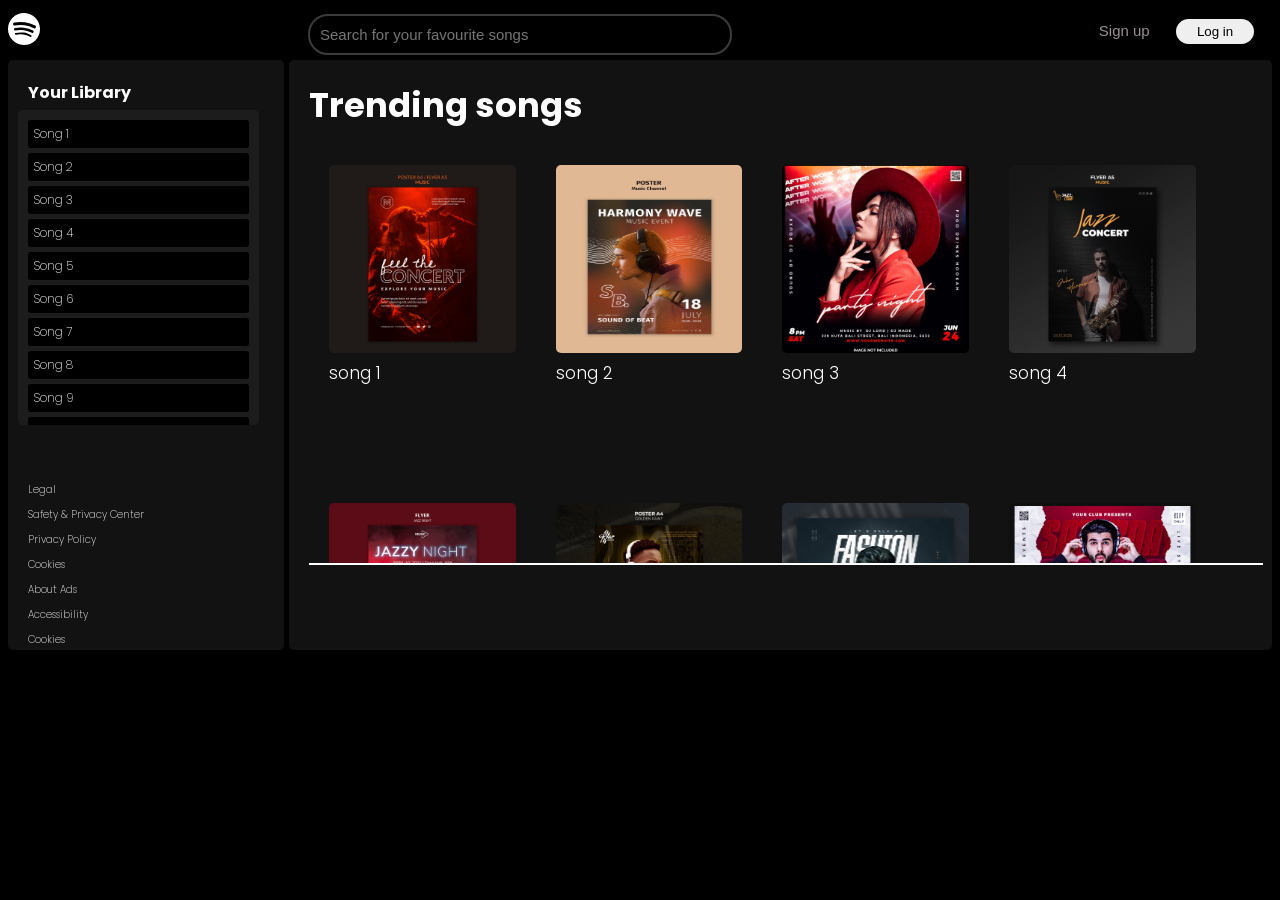
==== index.html @ f67e2f71 "Rename spotify.html to index.html" ====
<!DOCTYPE html>
<html lang="en">

<head>
    <meta charset="UTF-8">
    <meta name="viewport" content="width=device-width, initial-scale=1.0">
    <title>spotify</title>
</head>

<link rel="stylesheet" href="spotify.css">
<link rel="preconnect" href="https://fonts.googleapis.com">
<link rel="preconnect" href="https://fonts.gstatic.com" crossorigin>
<link href="https://fonts.googleapis.com/css2?family=Poppins:ital,wght@0,100;0,200;0,300;0,400;0,500;0,600;0,700;0,800;0,900;1,100;1,200;1,300;1,400;1,500;1,600;1,700;1,800;1,900&display=swap"
    rel="stylesheet">

<body>
    <header>
        <div class="nav">
            <img src="logo.svg" alt="">
        </div>
        <div class="search">
            <input type="text" name="" id="" placeholder="Search for your favourite songs">
        </div>
        <div class="btns">
            <div class="signupbtn">
                <a href=""><button>Sign up</button></a>
            </div>
            <div class="loginbtn">
                <a href=""><button>Log in</button></a>
            </div>
        </div>
    </header>
    <div class="container">
        <div class="left">
            Your Library
            <div class="list">
                <div class="song"><audio
                        src="songs/cinematic-suspense-track-f or-games-amp-trailers-225120.mp3"></audio>Song 1
                </div>
                <div class="song"><audio src="songs/braam-ambient-dropper-epic-stock-media-1-00-09.mp3"></audio>Song 2
                </div>
                <div class="song"><audio src="songs/cinematic-suspense-investigative-mystery-219178.mp3"></audio>Song 3
                </div>
                <div class="song"><audio
                        src="songs/cinematic-transition-futuristic-synth-riser-ra-music-1-00-21.mp"></audio>Song 4
                </div>
                <div class="song"><audio src="songs/mixkit-big-cinematic-impact-788.mp3"></audio>Song 5
                </div>
                <div class="song"><audio src="songs/mixkit-cinematic-drama-riser-632.wav"></audio>Song 6
                </div>
                <div class="song"><audio src="songs/mixkit-cinematic-mysterious-riser-brass-2283.wav"></audio>Song 7
                </div>
                <div class="song"><audio src="songs/mixkit-echoes-188.mp3"></audio>Song 8
                </div>
                <div class="song"><audio src="songs/mixkit-fright-night-871.mp3"></audio>Song 9
                </div>
                <div class="song"><audio src="songs/mixkit-movie-trailer-epic-impact-2908.wav"></audio>Song 10
                </div>
                <div class="song"><audio src="songs/mixkit-powerful-air-whooshes-3220.wav"></audio>Song 11
                </div>
                <div class="song"><audio src="songs/mixkit-heartbeat-medium-speed-495.wav"></audio>Song 12
                </div>
            </div>
            <div class="footer" data-testid="left-sidebar-legal-links">
                <div class="sc-bmzYkS iLJbxB">
                    <div class="sc-jsJBEP iCKNKM"><a href="https://www.spotify.com/in-en/legal/"
                            class="e-91000-text-link e-91000-baseline e-91000-overflow-wrap-anywhere encore-internal-color-text-subdued e-91000-text-link--standalone sc-bXCLTC ekjVst"
                            data-encore-id="textLink" id=""><span data-encore-id="type"
                                class="Type__TypeElement-sc-goli3j-0 gBYjgG">Legal</span></a></div>
                    <div class="sc-jsJBEP iCKNKM"><a href="https://www.spotify.com/in-en/safetyandprivacy/"
                            class="e-91000-text-link e-91000-baseline e-91000-overflow-wrap-anywhere encore-internal-color-text-subdued e-91000-text-link--standalone sc-bXCLTC ekjVst"
                            data-encore-id="textLink" id=""><span data-encore-id="type"
                                class="Type__TypeElement-sc-goli3j-0 gBYjgG">Safety &amp; Privacy Center</span></a>
                    </div>
                    <div class="sc-jsJBEP iCKNKM"><a href="https://www.spotify.com/in-en/legal/privacy-policy/"
                            class="e-91000-text-link e-91000-baseline e-91000-overflow-wrap-anywhere encore-internal-color-text-subdued e-91000-text-link--standalone sc-bXCLTC ekjVst"
                            data-encore-id="textLink" id=""><span data-encore-id="type"
                                class="Type__TypeElement-sc-goli3j-0 gBYjgG">Privacy Policy</span></a></div>
                    <div class="sc-jsJBEP iCKNKM"><a href="https://www.spotify.com/in-en/legal/cookies-policy/"
                            class="e-91000-text-link e-91000-baseline e-91000-overflow-wrap-anywhere encore-internal-color-text-subdued e-91000-text-link--standalone sc-bXCLTC ekjVst"
                            data-encore-id="textLink" id=""><span data-encore-id="type"
                                class="Type__TypeElement-sc-goli3j-0 gBYjgG">Cookies</span></a></div>
                    <div class="sc-jsJBEP iCKNKM"><a href="https://www.spotify.com/in-en/legal/privacy-policy/#s3"
                            class="e-91000-text-link e-91000-baseline e-91000-overflow-wrap-anywhere encore-internal-color-text-subdued e-91000-text-link--standalone sc-bXCLTC ekjVst"
                            data-encore-id="textLink" id=""><span data-encore-id="type"
                                class="Type__TypeElement-sc-goli3j-0 gBYjgG">About Ads</span></a></div>
                    <div class="sc-jsJBEP iCKNKM"><a href="https://www.spotify.com/in-en/accessibility/"
                            class="e-91000-text-link e-91000-baseline e-91000-overflow-wrap-anywhere encore-internal-color-text-subdued e-91000-text-link--standalone sc-bXCLTC ekjVst"
                            data-encore-id="textLink" id=""><span data-encore-id="type"
                                class="Type__TypeElement-sc-goli3j-0 gBYjgG">Accessibility</span></a></div>
                </div><a draggable="false" href="https://www.spotify.com/legal/cookies-policy/" target="_blank"
                    rel="noopener" class="WycFx_Gl2tUXbUJpZiD8"><span class="e-91000-text encore-text-marginal"
                        data-encore-id="text">Cookies</span></a>
            </div>
        </div>
        <div class="right">
            Trending songs
            <div class="holder">
                <div class="card">
                    <img src="song posters/1.jpg" alt="">
                    <div class="play"><audio
                            src="songs/cinematic-suspense-track-for-games-amp-trailers-225120.mp3"></audio><img
                            src="play.svg" alt=""></div>
                    song 1
                </div>
                <div class="card">
                    <img src="song posters/2.jpg" alt="">
                    <div class="play"><audio src="songs/braam-ambient-dropper-epic-stock-media-1-00-09.mp3"></audio><img
                            src="play.svg" alt=""></div>
                    song 2
                </div>
                <div class="card">
                    <img src="song posters/3.jpg" alt="">
                    <div class="play"><audio
                            src="songs/cinematic-suspense-investigative-mystery-219178.mp3"></audio><img src="play.svg"
                            alt=""></div>
                    song 3
                </div>
                <div class="card">
                    <img src="song posters/4.jpg" alt="">
                    <div class="play"><audio
                            src="songs/cinematic-transition-futuristic-synth-riser-ra-music-1-00-21.mp3"></audio><img
                            src="play.svg" alt=""></div>
                    song 4
                </div>
                <div class="card">
                    <img src="song posters/5.jpg" alt="">
                    <div class="play"><audio src="songs/mixkit-big-cinematic-impact-788.mp3"></audio><img src="play.svg"
                            alt=""></div>
                    song 5
                </div>
                <div class="card">
                    <img src="song posters/6.jpg" alt="">
                    <div class="play"><audio src="songs/mixkit-cinematic-drama-riser-632.wav"></audio><img
                            src="play.svg" alt=""></div>
                    song 6
                </div>
                <div class="card">
                    <img src="song posters/7.jpg" alt="">
                    <div class="play"><audio src="songs/mixkit-cinematic-mysterious-riser-brass-2283.wav"></audio><img
                            src="play.svg" alt=""></div>
                    song 7
                </div>
                <div class="card">
                    <img src="song posters/8.jpg" alt="">
                    <div class="play"><audio src="songs/mixkit-echoes-188.mp3"></audio><img src="play.svg" alt=""></div>
                    song 8
                </div>
                <div class="card">
                    <img src="song posters/9.jpg" alt="">
                    <div class="play"><audio src="songs/mixkit-fright-night-871.mp3"></audio><img src="play.svg" alt="">
                    </div>
                    song 9
                </div>
                <div class="card">
                    <img src="song posters/10.jpg" alt="">
                    <div class="play"><audio src="songs/mixkit-movie-trailer-epic-impact-2908.wav"></audio><img
                            src="play.svg" alt=""></div>
                    song 10
                </div>
                <div class="card">
                    <img src="song posters/11.jpg" alt="">
                    <div class="play"><audio src="songs/mixkit-powerful-air-whooshes-3220.wav"></audio><img
                            src="play.svg" alt=""></div>
                    song 11
                </div>
                <div class="card" id="s12">
                    <img src="song posters/12.jpg" alt="">
                    <div class="play"><audio src="songs/mixkit-heartbeat-medium-speed-495.wav"></audio><img
                            src="play.svg" alt=""></div>
                    song 12
                </div>
            </div>
        </div>
    </div>
</body>
<script src="spotify.js"></script>

</html>
---- spotify.css ----
body {
    background-color: black;
    margin: 10;
    padding: 0;
    color: white;
    font-family: "Poppins", sans-serif;
}

header {
    display: flex;
    align-items: center;    
    position: relative;
}

.search {
    position: absolute;
    left: 300px;
}

.search input { 
    border: none;
    background-color: black;
    border: 2px solid rgb(59, 59, 59);
    border-radius: 20px;
    padding: 10px;
    font-size: 15px;
    width: 400px;
    outline: none;
    color: white;
    cursor: pointer;
}

.btns {
    display: flex;
    gap: 20px;
    position: absolute;
    right: 50px;
    top: 10px;
}

.signupbtn button {
    background-color: black;
    border: none;
    color: rgb(153, 143, 143);
    font-weight: 400;
    font-size: 15px;
}

.signupbtn button:hover {
    font-size: 1.01rem;
    cursor: pointer;
    color: #ffffff;
}

.signupbtn a:hover {
    color: white;
    transform: scale(1.01);
    background-color: black;
}

.loginbtn button {
    border-radius: 35px;
    border: none;
    padding: 5px;
    width: 170%;
}

.loginbtn button:hover {
    transform: scale(1.10);
    cursor: pointer;
    background-color: #0a8e38;
}

.nav {
    height: 50px;
    margin-bottom: 2px;
    padding: 1 5px;
    position: relative;
}

.nav img {
    filter: invert();
    position: absolute;
    top: 5px;
}

.container {
    display: flex;
    gap: 5px;
}

.container .left {
    height: 550px;
    width: 20%;
    border-radius: 5px;
    background-color: #121212;
    padding: 20px;
    font-weight: bold;
    position: relative;
}

.list {
    position: absolute;
    top: 50px;
    left: 10px;
    width: 80%;
    height: 50%;
    background-color: #1c1c1c;
    border-radius: 5px;
    padding: 10px;
    font-weight: 200;
    font-size: 12px;
    overflow-y: auto; 
     scrollbar-width: thin;
}

.list::-webkit-scrollbar,
.holder::-webkit-scrollbar {
    display: none;
}

.list, .holder {
    -ms-overflow-style: none; 
    scrollbar-width: none;
}


.song {
    background-color:  black;
    border-radius: 3px;
    padding: 5px;
    margin-bottom: 5px;
}
.song:hover{
    background-color: #0a8e38;
    cursor: pointer;
}

.footer {
    position: absolute;
    bottom: 0;
}

.footer a {
    text-decoration: none;
    color: white;
    font-size: 10px;
    font-weight: 200;
}

.container .right {
    height: 550px;
    width: 80%;
    border-radius: 5px;
    background-color: #121212;
    padding: 20px;
    font-weight: bold;
    font-size: 34px;
    position: relative;
}


.holder {
    width: 95%;
    height: 70%;
    position: absolute;
    top: 70px;
    padding: 10px;
    display: flex;
    gap: 20px;
    flex-wrap: wrap;
    overflow-y: auto;
    border-bottom: 2px solid white;
}

.card {
    width: 20%;
    height: 65%;
    padding: 10px;
    margin: 15px 0;
    border-radius: 5px;
    font-size: 17px;
    font-weight: 300;
    position: relative;

}

.card img {
    width: 100%;
    height: 70%;
    border-radius: 5px;
}

.card .play {
    width: 20%;
    filter: invert();
    object-fit: contain;
    position: absolute;
    right: 20px;
    top: 130px;
    opacity: 0;
    transition: 0.3s ease-out;
    cursor: pointer;
}

.card:hover {
    background-color: #000000;
    transform: scale(1.03);
}

.card:hover .play {
    opacity: 1;
}

.controls button {
    background: none;
    border: none;
    color: white;
    font-size: 20px;
    cursor: pointer;
    transition: 0.2s;
}

.controls button:hover {
    color: #1db954;
}
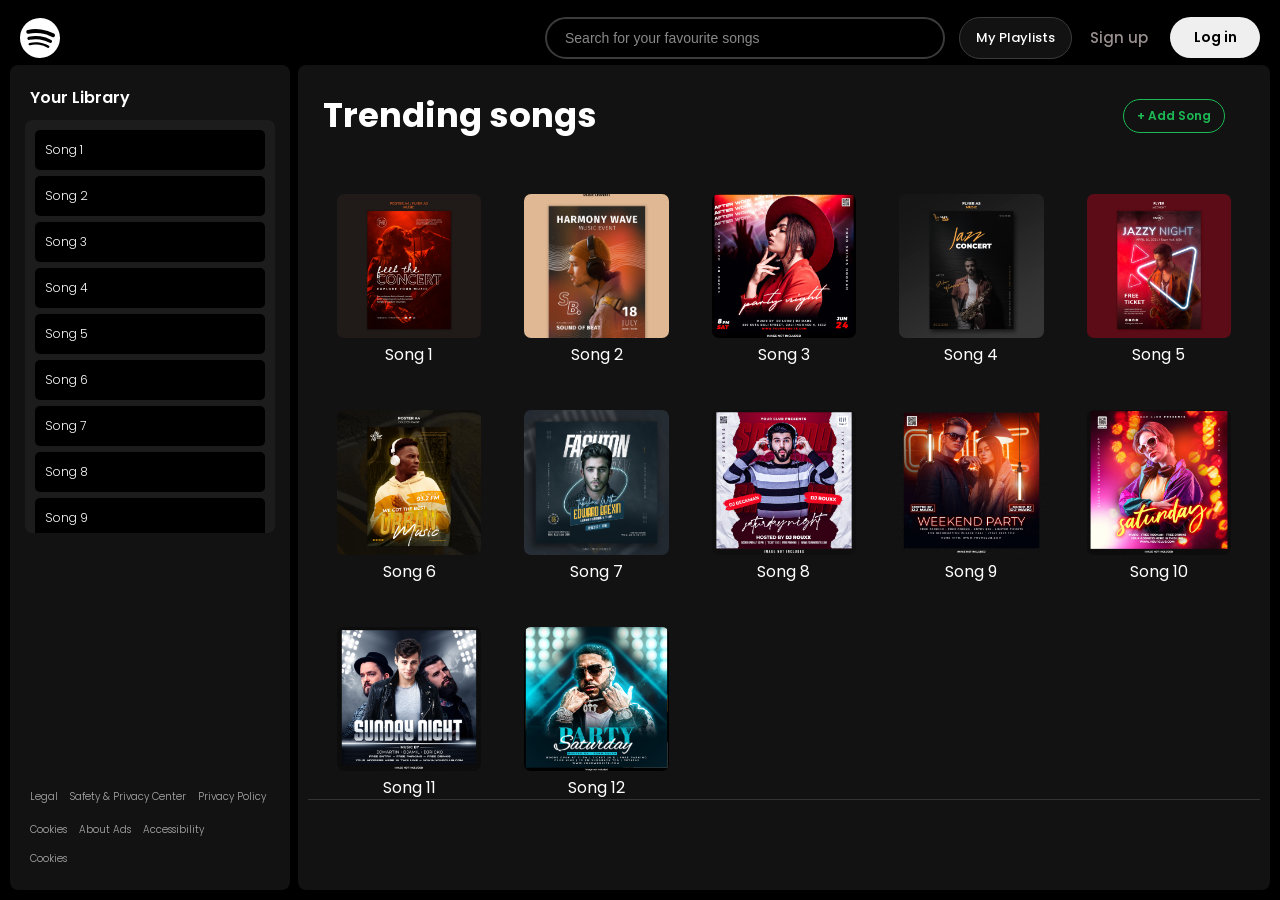
==== commit 258d17be: "Add auth and playlist functionality" ====
--- a/index.html
+++ b/index.html
@@ -1,179 +1,693 @@
-<!DOCTYPE html>
-<html lang="en">
-
-<head>
-    <meta charset="UTF-8">
-    <meta name="viewport" content="width=device-width, initial-scale=1.0">
-    <title>spotify</title>
-</head>
-
-<link rel="stylesheet" href="spotify.css">
-<link rel="preconnect" href="https://fonts.googleapis.com">
-<link rel="preconnect" href="https://fonts.gstatic.com" crossorigin>
-<link href="https://fonts.googleapis.com/css2?family=Poppins:ital,wght@0,100;0,200;0,300;0,400;0,500;0,600;0,700;0,800;0,900;1,100;1,200;1,300;1,400;1,500;1,600;1,700;1,800;1,900&display=swap"
-    rel="stylesheet">
-
-<body>
-    <header>
-        <div class="nav">
-            <img src="logo.svg" alt="">
+    <!DOCTYPE html>
+    <html lang="en">
+
+    <head>
+        <meta charset="UTF-8">
+        <meta name="viewport" content="width=device-width, initial-scale=1.0">
+
+        <title>Spotify 🎵</title>
+
+        <link rel="stylesheet" href="styles.css">
+
+        <link rel="preconnect" href="https://fonts.googleapis.com">
+        <link rel="preconnect" href="https://fonts.gstatic.com" crossorigin>
+
+        <link
+            href="https://fonts.googleapis.com/css2?family=Poppins:wght@100;200;300;400;500;600;700;800;900&display=swap"
+            rel="stylesheet">
+    </head>
+
+    <body>
+
+        <!-- =========================
+            HEADER
+        ========================== -->
+
+        <header>
+
+            <div class="nav">
+                <img src="logo.svg" alt="Spotify">
+            </div>
+
+
+            <div class="search">
+                <input
+                    type="text"
+                    id="searchInput"
+                    placeholder="Search for your favourite songs"
+                    autocomplete="off"
+                >
+            </div>
+
+
+            <!-- =========================
+                MY PLAYLISTS
+            ========================== -->
+
+            <div class="playlist-menu">
+
+                <button
+                    class="playlist-btn"
+                    type="button"
+                >
+                    My Playlists
+                </button>
+
+
+                <div class="playlist-dropdown">
+
+                    <!-- PLAYLIST LIST -->
+
+                    <div class="playlist-view">
+
+                        <div class="playlist-heading">
+                            My Playlists
+                        </div>
+
+                        <div class="playlist-list">
+                            <!-- Generated by JavaScript -->
+                        </div>
+
+                        <button
+                            class="all-songs-btn"
+                            type="button"
+                        >
+                            <span class="all-songs-icon">♫</span>
+                            <span>All Songs</span>
+                        </button>
+
+                        <button
+                            class="new-playlist-btn"
+                            type="button"
+                        >
+                            <span class="plus-icon">+</span>
+                            <span>New Playlist</span>
+                        </button>
+
+                    </div>
+
+
+                    <!-- =========================
+                        PLAYLIST EDITOR
+                    ========================== -->
+
+                    <div class="playlist-editor">
+
+                        <div class="playlist-editor-header">
+
+                            <button
+                                class="back-playlist-btn"
+                                type="button"
+                            >
+                                ←
+                            </button>
+
+                            <span class="selected-playlist-name">
+                                Playlist
+                            </span>
+
+                        </div>
+
+
+                        <div class="add-song-section">
+
+                            <input
+                                type="text"
+                                class="add-song-input"
+                                placeholder="Enter song name"
+                                autocomplete="off"
+                            >
+
+                            <button
+                                class="add-song-btn"
+                                type="button"
+                            >
+                                Add
+                            </button>
+
+                        </div>
+
+
+                        <div class="song-suggestions">
+                            Try: Song 1, Song 2...
+                        </div>
+
+
+                        <div class="playlist-songs">
+                            <!-- Generated by JavaScript -->
+                        </div>
+
+                    </div>
+
+                </div>
+
+            </div>
+
+
+            <!-- =========================
+                AUTH BUTTONS
+            ========================== -->
+
+            <div class="btns" id="authButtons">
+
+                <div class="signupbtn">
+                    <button id="signupOpenBtn" type="button">Sign up</button>
+                </div>
+
+                <div class="loginbtn">
+                    <button id="loginOpenBtn" type="button">Log in</button>
+                </div>
+
+            </div>
+
+        </header>
+
+
+        <!-- =========================
+            MAIN
+        ========================== -->
+
+        <div class="container">
+
+
+            <!-- =========================
+                LEFT SIDEBAR
+            ========================== -->
+
+            <div class="left">
+
+                Your Library
+
+
+                <div class="list">
+
+                    <div class="song">
+                        <audio src="songs/cinematic-suspense-track-for-games-amp-trailers-225120.mp3"></audio>
+                        Song 1
+                    </div>
+
+                    <div class="song">
+                        <audio src="songs/braam-ambient-dropper-epic-stock-media-1-00-09.mp3"></audio>
+                        Song 2
+                    </div>
+
+                    <div class="song">
+                        <audio src="songs/cinematic-suspense-investigative-mystery-219178.mp3"></audio>
+                        Song 3
+                    </div>
+
+                    <div class="song">
+                        <audio src="songs/cinematic-transition-futuristic-synth-riser-ra-music-1-00-21.mp3"></audio>
+                        Song 4
+                    </div>
+
+                    <div class="song">
+                        <audio src="songs/mixkit-big-cinematic-impact-788.mp3"></audio>
+                        Song 5
+                    </div>
+
+                    <div class="song">
+                        <audio src="songs/mixkit-cinematic-drama-riser-632.wav"></audio>
+                        Song 6
+                    </div>
+
+                    <div class="song">
+                        <audio src="songs/mixkit-cinematic-mysterious-riser-brass-2283.wav"></audio>
+                        Song 7
+                    </div>
+
+                    <div class="song">
+                        <audio src="songs/mixkit-echoes-188.mp3"></audio>
+                        Song 8
+                    </div>
+
+                    <div class="song">
+                        <audio src="songs/mixkit-fright-night-871.mp3"></audio>
+                        Song 9
+                    </div>
+
+                    <div class="song">
+                        <audio src="songs/mixkit-movie-trailer-epic-impact-2908.wav"></audio>
+                        Song 10
+                    </div>
+
+                    <div class="song">
+                        <audio src="songs/mixkit-powerful-air-whooshes-3220.wav"></audio>
+                        Song 11
+                    </div>
+
+                    <div class="song">
+                        <audio src="songs/mixkit-heartbeat-medium-speed-495.wav"></audio>
+                        Song 12
+                    </div>
+
+                </div>
+
+
+                <!-- FOOTER -->
+
+                <div class="footer">
+
+                    <div>
+
+                        <div>
+                            <a href="https://www.spotify.com/in-en/legal/">
+                                Legal
+                            </a>
+                        </div>
+
+                        <div>
+                            <a href="https://www.spotify.com/in-en/safetyandprivacy/">
+                                Safety &amp; Privacy Center
+                            </a>
+                        </div>
+
+                        <div>
+                            <a href="https://www.spotify.com/in-en/legal/privacy-policy/">
+                                Privacy Policy
+                            </a>
+                        </div>
+
+                        <div>
+                            <a href="https://www.spotify.com/in-en/legal/cookies-policy/">
+                                Cookies
+                            </a>
+                        </div>
+
+                        <div>
+                            <a href="https://www.spotify.com/in-en/legal/privacy-policy/#s3">
+                                About Ads
+                            </a>
+                        </div>
+
+                        <div>
+                            <a href="https://www.spotify.com/in-en/accessibility/">
+                                Accessibility
+                            </a>
+                        </div>
+
+                    </div>
+
+                    <a
+                        href="https://www.spotify.com/legal/cookies-policy/"
+                        target="_blank"
+                        rel="noopener"
+                    >
+                        Cookies
+                    </a>
+
+                </div>
+
+            </div>
+
+
+            <!-- =========================
+                RIGHT CONTENT
+            ========================== -->
+
+            <div class="right">
+
+                <div class="content-header">
+                    <div class="content-heading" id="contentHeading">
+                        Trending songs
+                    </div>
+
+                    <button
+                        class="add-home-song-btn"
+                        id="addHomeSongBtn"
+                        type="button"
+                    >
+                        + Add Song
+                    </button>
+                </div>
+
+
+                <div class="holder" id="songHolder">
+
+                    <!-- SONG 1 -->
+
+                    <div class="card">
+
+                        <img src="song posters/1.jpg" alt="Song 1">
+
+                        <div class="play">
+
+                            <audio src="songs/cinematic-suspense-track-for-games-amp-trailers-225120.mp3"></audio>
+
+                            <img src="play.svg" alt="Play">
+
+                        </div>
+
+                        Song 1
+
+                    </div>
+
+
+                    <!-- SONG 2 -->
+
+                    <div class="card">
+
+                        <img src="song posters/2.jpg" alt="Song 2">
+
+                        <div class="play">
+
+                            <audio src="songs/braam-ambient-dropper-epic-stock-media-1-00-09.mp3"></audio>
+
+                            <img src="play.svg" alt="Play">
+
+                        </div>
+
+                        Song 2
+
+                    </div>
+
+
+                    <!-- SONG 3 -->
+
+                    <div class="card">
+
+                        <img src="song posters/3.jpg" alt="Song 3">
+
+                        <div class="play">
+
+                            <audio src="songs/cinematic-suspense-investigative-mystery-219178.mp3"></audio>
+
+                            <img src="play.svg" alt="Play">
+
+                        </div>
+
+                        Song 3
+
+                    </div>
+
+
+                    <!-- SONG 4 -->
+
+                    <div class="card">
+
+                        <img src="song posters/4.jpg" alt="Song 4">
+
+                        <div class="play">
+
+                            <audio src="songs/cinematic-transition-futuristic-synth-riser-ra-music-1-00-21.mp3"></audio>
+
+                            <img src="play.svg" alt="Play">
+
+                        </div>
+
+                        Song 4
+
+                    </div>
+
+
+                    <!-- SONG 5 -->
+
+                    <div class="card">
+
+                        <img src="song posters/5.jpg" alt="Song 5">
+
+                        <div class="play">
+
+                            <audio src="songs/mixkit-big-cinematic-impact-788.mp3"></audio>
+
+                            <img src="play.svg" alt="Play">
+
+                        </div>
+
+                        Song 5
+
+                    </div>
+
+
+                    <!-- SONG 6 -->
+
+                    <div class="card">
+
+                        <img src="song posters/6.jpg" alt="Song 6">
+
+                        <div class="play">
+
+                            <audio src="songs/mixkit-cinematic-drama-riser-632.wav"></audio>
+
+                            <img src="play.svg" alt="Play">
+
+                        </div>
+
+                        Song 6
+
+                    </div>
+
+
+                    <!-- SONG 7 -->
+
+                    <div class="card">
+
+                        <img src="song posters/7.jpg" alt="Song 7">
+
+                        <div class="play">
+
+                            <audio src="songs/mixkit-cinematic-mysterious-riser-brass-2283.wav"></audio>
+
+                            <img src="play.svg" alt="Play">
+
+                        </div>
+
+                        Song 7
+
+                    </div>
+
+
+                    <!-- SONG 8 -->
+
+                    <div class="card">
+
+                        <img src="song posters/8.jpg" alt="Song 8">
+
+                        <div class="play">
+
+                            <audio src="songs/mixkit-echoes-188.mp3"></audio>
+
+                            <img src="play.svg" alt="Play">
+
+                        </div>
+
+                        Song 8
+
+                    </div>
+
+
+                    <!-- SONG 9 -->
+
+                    <div class="card">
+
+                        <img src="song posters/9.jpg" alt="Song 9">
+
+                        <div class="play">
+
+                            <audio src="songs/mixkit-fright-night-871.mp3"></audio>
+
+                            <img src="play.svg" alt="Play">
+
+                        </div>
+
+                        Song 9
+
+                    </div>
+
+
+                    <!-- SONG 10 -->
+
+                    <div class="card">
+
+                        <img src="song posters/10.jpg" alt="Song 10">
+
+                        <div class="play">
+
+                            <audio src="songs/mixkit-movie-trailer-epic-impact-2908.wav"></audio>
+
+                            <img src="play.svg" alt="Play">
+
+                        </div>
+
+                        Song 10
+
+                    </div>
+
+
+                    <!-- SONG 11 -->
+
+                    <div class="card">
+
+                        <img src="song posters/11.jpg" alt="Song 11">
+
+                        <div class="play">
+
+                            <audio src="songs/mixkit-powerful-air-whooshes-3220.wav"></audio>
+
+                            <img src="play.svg" alt="Play">
+
+                        </div>
+
+                        Song 11
+
+                    </div>
+
+
+                    <!-- SONG 12 -->
+
+                    <div class="card">
+
+                        <img src="song posters/12.jpg" alt="Song 12">
+
+                        <div class="play">
+
+                            <audio src="songs/mixkit-heartbeat-medium-speed-495.wav"></audio>
+
+                            <img src="play.svg" alt="Play">
+
+                        </div>
+
+                        Song 12
+
+                    </div>
+
+                </div>
+
+            </div>
+
         </div>
-        <div class="search">
-            <input type="text" name="" id="" placeholder="Search for your favourite songs">
+
+
+        <!-- =========================
+            SIGN UP MODAL
+        ========================== -->
+
+        <div class="auth-modal" id="signupModal" aria-hidden="true">
+            <div class="auth-modal-box" role="dialog" aria-modal="true" aria-labelledby="signupModalTitle">
+
+                <div class="auth-modal-header">
+                    <h2 id="signupModalTitle">Create account</h2>
+                    <button class="auth-close-btn" id="closeSignupBtn" type="button" aria-label="Close">×</button>
+                </div>
+
+                <p class="auth-subtitle">Make your own personal music space.</p>
+
+                <form id="signupForm" class="auth-form">
+                    <label for="signupName">Name</label>
+                    <input id="signupName" type="text" placeholder="Your name" autocomplete="name" required>
+
+                    <label for="signupEmail">Email</label>
+                    <input id="signupEmail" type="email" placeholder="you@example.com" autocomplete="email" required>
+
+                    <label for="signupPassword">Password</label>
+                    <input id="signupPassword" type="password" placeholder="Create a password" autocomplete="new-password" required>
+
+                    <label for="signupConfirmPassword">Confirm password</label>
+                    <input id="signupConfirmPassword" type="password" placeholder="Repeat your password" autocomplete="new-password" required>
+
+                    <p class="auth-message" id="signupMessage" aria-live="polite"></p>
+
+                    <button class="auth-submit-btn" type="submit">Sign up</button>
+                </form>
+
+                <p class="auth-switch">Already have an account? <button type="button" id="switchToLoginBtn">Log in</button></p>
+
+            </div>
         </div>
-        <div class="btns">
-            <div class="signupbtn">
-                <a href=""><button>Sign up</button></a>
-            </div>
-            <div class="loginbtn">
-                <a href=""><button>Log in</button></a>
+
+
+        <!-- =========================
+            LOG IN MODAL
+        ========================== -->
+
+        <div class="auth-modal" id="loginModal" aria-hidden="true">
+            <div class="auth-modal-box" role="dialog" aria-modal="true" aria-labelledby="loginModalTitle">
+
+                <div class="auth-modal-header">
+                    <h2 id="loginModalTitle">Welcome back</h2>
+                    <button class="auth-close-btn" id="closeLoginBtn" type="button" aria-label="Close">×</button>
+                </div>
+
+                <p class="auth-subtitle">Log in to your personal music space.</p>
+
+                <form id="loginForm" class="auth-form">
+                    <label for="loginEmail">Email</label>
+                    <input id="loginEmail" type="email" placeholder="you@example.com" autocomplete="email" required>
+
+                    <label for="loginPassword">Password</label>
+                    <input id="loginPassword" type="password" placeholder="Your password" autocomplete="current-password" required>
+
+                    <p class="auth-message" id="loginMessage" aria-live="polite"></p>
+
+                    <button class="auth-submit-btn" type="submit">Log in</button>
+                </form>
+
+                <p class="auth-switch">New here? <button type="button" id="switchToSignupBtn">Create an account</button></p>
+
             </div>
         </div>
-    </header>
-    <div class="container">
-        <div class="left">
-            Your Library
-            <div class="list">
-                <div class="song"><audio
-                        src="songs/cinematic-suspense-track-f or-games-amp-trailers-225120.mp3"></audio>Song 1
-                </div>
-                <div class="song"><audio src="songs/braam-ambient-dropper-epic-stock-media-1-00-09.mp3"></audio>Song 2
-                </div>
-                <div class="song"><audio src="songs/cinematic-suspense-investigative-mystery-219178.mp3"></audio>Song 3
-                </div>
-                <div class="song"><audio
-                        src="songs/cinematic-transition-futuristic-synth-riser-ra-music-1-00-21.mp"></audio>Song 4
-                </div>
-                <div class="song"><audio src="songs/mixkit-big-cinematic-impact-788.mp3"></audio>Song 5
-                </div>
-                <div class="song"><audio src="songs/mixkit-cinematic-drama-riser-632.wav"></audio>Song 6
-                </div>
-                <div class="song"><audio src="songs/mixkit-cinematic-mysterious-riser-brass-2283.wav"></audio>Song 7
-                </div>
-                <div class="song"><audio src="songs/mixkit-echoes-188.mp3"></audio>Song 8
-                </div>
-                <div class="song"><audio src="songs/mixkit-fright-night-871.mp3"></audio>Song 9
-                </div>
-                <div class="song"><audio src="songs/mixkit-movie-trailer-epic-impact-2908.wav"></audio>Song 10
-                </div>
-                <div class="song"><audio src="songs/mixkit-powerful-air-whooshes-3220.wav"></audio>Song 11
-                </div>
-                <div class="song"><audio src="songs/mixkit-heartbeat-medium-speed-495.wav"></audio>Song 12
-                </div>
-            </div>
-            <div class="footer" data-testid="left-sidebar-legal-links">
-                <div class="sc-bmzYkS iLJbxB">
-                    <div class="sc-jsJBEP iCKNKM"><a href="https://www.spotify.com/in-en/legal/"
-                            class="e-91000-text-link e-91000-baseline e-91000-overflow-wrap-anywhere encore-internal-color-text-subdued e-91000-text-link--standalone sc-bXCLTC ekjVst"
-                            data-encore-id="textLink" id=""><span data-encore-id="type"
-                                class="Type__TypeElement-sc-goli3j-0 gBYjgG">Legal</span></a></div>
-                    <div class="sc-jsJBEP iCKNKM"><a href="https://www.spotify.com/in-en/safetyandprivacy/"
-                            class="e-91000-text-link e-91000-baseline e-91000-overflow-wrap-anywhere encore-internal-color-text-subdued e-91000-text-link--standalone sc-bXCLTC ekjVst"
-                            data-encore-id="textLink" id=""><span data-encore-id="type"
-                                class="Type__TypeElement-sc-goli3j-0 gBYjgG">Safety &amp; Privacy Center</span></a>
-                    </div>
-                    <div class="sc-jsJBEP iCKNKM"><a href="https://www.spotify.com/in-en/legal/privacy-policy/"
-                            class="e-91000-text-link e-91000-baseline e-91000-overflow-wrap-anywhere encore-internal-color-text-subdued e-91000-text-link--standalone sc-bXCLTC ekjVst"
-                            data-encore-id="textLink" id=""><span data-encore-id="type"
-                                class="Type__TypeElement-sc-goli3j-0 gBYjgG">Privacy Policy</span></a></div>
-                    <div class="sc-jsJBEP iCKNKM"><a href="https://www.spotify.com/in-en/legal/cookies-policy/"
-                            class="e-91000-text-link e-91000-baseline e-91000-overflow-wrap-anywhere encore-internal-color-text-subdued e-91000-text-link--standalone sc-bXCLTC ekjVst"
-                            data-encore-id="textLink" id=""><span data-encore-id="type"
-                                class="Type__TypeElement-sc-goli3j-0 gBYjgG">Cookies</span></a></div>
-                    <div class="sc-jsJBEP iCKNKM"><a href="https://www.spotify.com/in-en/legal/privacy-policy/#s3"
-                            class="e-91000-text-link e-91000-baseline e-91000-overflow-wrap-anywhere encore-internal-color-text-subdued e-91000-text-link--standalone sc-bXCLTC ekjVst"
-                            data-encore-id="textLink" id=""><span data-encore-id="type"
-                                class="Type__TypeElement-sc-goli3j-0 gBYjgG">About Ads</span></a></div>
-                    <div class="sc-jsJBEP iCKNKM"><a href="https://www.spotify.com/in-en/accessibility/"
-                            class="e-91000-text-link e-91000-baseline e-91000-overflow-wrap-anywhere encore-internal-color-text-subdued e-91000-text-link--standalone sc-bXCLTC ekjVst"
-                            data-encore-id="textLink" id=""><span data-encore-id="type"
-                                class="Type__TypeElement-sc-goli3j-0 gBYjgG">Accessibility</span></a></div>
-                </div><a draggable="false" href="https://www.spotify.com/legal/cookies-policy/" target="_blank"
-                    rel="noopener" class="WycFx_Gl2tUXbUJpZiD8"><span class="e-91000-text encore-text-marginal"
-                        data-encore-id="text">Cookies</span></a>
+
+
+        <!-- =========================
+            ADD SONG MODAL
+        ========================== -->
+
+        <div class="add-song-modal" id="addSongModal" aria-hidden="true">
+            <div class="add-song-modal-box" role="dialog" aria-modal="true" aria-labelledby="addSongModalTitle">
+
+                <div class="add-song-modal-header">
+                    <h2 id="addSongModalTitle">Add Song</h2>
+                    <button
+                        class="close-add-song-btn"
+                        id="closeAddSongBtn"
+                        type="button"
+                        aria-label="Close"
+                    >
+                        ×
+                    </button>
+                </div>
+
+                <form id="addSongForm">
+
+                    <label for="newSongName">Song name</label>
+                    <input
+                        id="newSongName"
+                        type="text"
+                        placeholder="Enter song name"
+                        autocomplete="off"
+                        required
+                    >
+
+                    <label for="newSongFile">Add file</label>
+                    <input
+                        id="newSongFile"
+                        type="file"
+                        accept="audio/*"
+                        required
+                    >
+
+                    <label for="newSongBanner">Choose banner</label>
+                    <input
+                        id="newSongBanner"
+                        type="file"
+                        accept="image/*"
+                        required
+                    >
+
+                    <button
+                        class="save-new-song-btn"
+                        type="submit"
+                    >
+                        Add Song
+                    </button>
+
+                </form>
             </div>
         </div>
-        <div class="right">
-            Trending songs
-            <div class="holder">
-                <div class="card">
-                    <img src="song posters/1.jpg" alt="">
-                    <div class="play"><audio
-                            src="songs/cinematic-suspense-track-for-games-amp-trailers-225120.mp3"></audio><img
-                            src="play.svg" alt=""></div>
-                    song 1
-                </div>
-                <div class="card">
-                    <img src="song posters/2.jpg" alt="">
-                    <div class="play"><audio src="songs/braam-ambient-dropper-epic-stock-media-1-00-09.mp3"></audio><img
-                            src="play.svg" alt=""></div>
-                    song 2
-                </div>
-                <div class="card">
-                    <img src="song posters/3.jpg" alt="">
-                    <div class="play"><audio
-                            src="songs/cinematic-suspense-investigative-mystery-219178.mp3"></audio><img src="play.svg"
-                            alt=""></div>
-                    song 3
-                </div>
-                <div class="card">
-                    <img src="song posters/4.jpg" alt="">
-                    <div class="play"><audio
-                            src="songs/cinematic-transition-futuristic-synth-riser-ra-music-1-00-21.mp3"></audio><img
-                            src="play.svg" alt=""></div>
-                    song 4
-                </div>
-                <div class="card">
-                    <img src="song posters/5.jpg" alt="">
-                    <div class="play"><audio src="songs/mixkit-big-cinematic-impact-788.mp3"></audio><img src="play.svg"
-                            alt=""></div>
-                    song 5
-                </div>
-                <div class="card">
-                    <img src="song posters/6.jpg" alt="">
-                    <div class="play"><audio src="songs/mixkit-cinematic-drama-riser-632.wav"></audio><img
-                            src="play.svg" alt=""></div>
-                    song 6
-                </div>
-                <div class="card">
-                    <img src="song posters/7.jpg" alt="">
-                    <div class="play"><audio src="songs/mixkit-cinematic-mysterious-riser-brass-2283.wav"></audio><img
-                            src="play.svg" alt=""></div>
-                    song 7
-                </div>
-                <div class="card">
-                    <img src="song posters/8.jpg" alt="">
-                    <div class="play"><audio src="songs/mixkit-echoes-188.mp3"></audio><img src="play.svg" alt=""></div>
-                    song 8
-                </div>
-                <div class="card">
-                    <img src="song posters/9.jpg" alt="">
-                    <div class="play"><audio src="songs/mixkit-fright-night-871.mp3"></audio><img src="play.svg" alt="">
-                    </div>
-                    song 9
-                </div>
-                <div class="card">
-                    <img src="song posters/10.jpg" alt="">
-                    <div class="play"><audio src="songs/mixkit-movie-trailer-epic-impact-2908.wav"></audio><img
-                            src="play.svg" alt=""></div>
-                    song 10
-                </div>
-                <div class="card">
-                    <img src="song posters/11.jpg" alt="">
-                    <div class="play"><audio src="songs/mixkit-powerful-air-whooshes-3220.wav"></audio><img
-                            src="play.svg" alt=""></div>
-                    song 11
-                </div>
-                <div class="card" id="s12">
-                    <img src="song posters/12.jpg" alt="">
-                    <div class="play"><audio src="songs/mixkit-heartbeat-medium-speed-495.wav"></audio><img
-                            src="play.svg" alt=""></div>
-                    song 12
-                </div>
-            </div>
-        </div>
-    </div>
-</body>
-<script src="spotify.js"></script>
-
-</html>
+
+
+        <script src="script.js"></script>
+
+    </body>
+
+    </html>
--- a/styles.css
+++ b/styles.css
@@ -0,0 +1,2828 @@
+/* =========================
+   RESET & BASE
+========================= */
+
+* {
+    box-sizing: border-box;
+}
+
+html {
+    scroll-behavior: smooth;
+}
+
+body {
+    background-color: #000;
+    margin: 0;
+    padding: 10px;
+    color: #fff;
+    font-family: "Poppins", sans-serif;
+    overflow-x: hidden;
+}
+
+
+/* =========================
+   HEADER
+========================= */
+
+header {
+    display: flex;
+    align-items: center;
+    justify-content: space-between;
+
+    gap: 14px;
+
+    min-height: 55px;
+
+    padding: 0 10px;
+
+    position: relative;
+
+    z-index: 100;
+}
+
+.nav {
+    flex: 0 0 auto;
+
+    height: 50px;
+
+    display: flex;
+    align-items: center;
+}
+
+.nav img {
+    width: 40px;
+    height: 40px;
+
+    filter: invert(1);
+
+    display: block;
+}
+
+
+/* =========================
+   SEARCH
+========================= */
+
+.search {
+    flex: 1;
+
+    display: flex;
+    justify-content: flex-end;
+
+    min-width: 0;
+}
+
+.search input {
+    border: 2px solid rgb(59, 59, 59);
+
+    background-color: #000;
+
+    border-radius: 25px;
+
+    padding: 11px 18px;
+
+    font-size: 14px;
+
+    width: min(400px, 100%);
+
+    outline: none;
+
+    color: #fff;
+
+    transition:
+        border-color 0.2s ease,
+        background-color 0.2s ease;
+}
+
+.search input::placeholder {
+    color: #888;
+}
+
+.search input:focus {
+    border-color: #777;
+
+    background-color: #111;
+}
+
+
+/* =========================
+   PLAYLIST BUTTON
+========================= */
+
+.playlist-menu {
+    position: relative;
+
+    flex: 0 0 auto;
+}
+
+.playlist-btn {
+    border: 1px solid #3b3b3b;
+
+    background-color: #121212;
+
+    color: #fff;
+
+    border-radius: 22px;
+
+    padding: 10px 16px;
+
+    font-family: inherit;
+
+    font-size: 13px;
+
+    font-weight: 500;
+
+    max-width: 180px;
+
+    white-space: nowrap;
+
+    overflow: hidden;
+
+    text-overflow: ellipsis;
+
+    cursor: pointer;
+
+    transition:
+        background-color 0.2s ease,
+        border-color 0.2s ease,
+        transform 0.2s ease;
+}
+
+.playlist-btn:hover {
+    background-color: #1db954;
+
+    border-color: #1db954;
+
+    transform: scale(1.03);
+}
+
+
+/* =========================
+   PLAYLIST DROPDOWN
+========================= */
+
+.playlist-dropdown {
+    position: absolute;
+
+    top: calc(100% + 10px);
+
+    right: 0;
+
+    width: 275px;
+
+    background-color: #181818;
+
+    border: 1px solid #2d2d2d;
+
+    border-radius: 9px;
+
+    padding: 8px;
+
+    box-shadow:
+        0 12px 35px rgba(0, 0, 0, 0.55);
+
+    opacity: 0;
+
+    visibility: hidden;
+
+    transform:
+        translateY(-8px)
+        scale(0.98);
+
+    transform-origin: top right;
+
+    transition:
+        opacity 0.2s ease,
+        transform 0.2s ease,
+        visibility 0.2s ease;
+
+    z-index: 200;
+}
+
+.playlist-dropdown::before {
+    content: "";
+
+    position: absolute;
+
+    top: -10px;
+
+    left: 0;
+
+    right: 0;
+
+    height: 10px;
+}
+
+.playlist-menu:hover .playlist-dropdown,
+.playlist-menu.playlist-open .playlist-dropdown {
+    opacity: 1;
+
+    visibility: visible;
+
+    transform:
+        translateY(0)
+        scale(1);
+}
+
+
+/* =========================
+   PLAYLIST HEADING
+========================= */
+
+.playlist-heading {
+    padding:
+        7px 10px 10px;
+
+    color: #fff;
+
+    font-size: 13px;
+
+    font-weight: 600;
+
+    border-bottom: 1px solid #2d2d2d;
+
+    margin-bottom: 5px;
+}
+
+
+/* =========================
+   PLAYLIST LIST
+========================= */
+
+.playlist-list {
+    max-height: 210px;
+
+    overflow-y: auto;
+
+    padding: 2px;
+
+    scrollbar-width: thin;
+
+    scrollbar-color:
+        #555
+        transparent;
+}
+
+.playlist-list::-webkit-scrollbar,
+.playlist-songs::-webkit-scrollbar {
+    width: 5px;
+}
+
+.playlist-list::-webkit-scrollbar-track,
+.playlist-songs::-webkit-scrollbar-track {
+    background: transparent;
+}
+
+.playlist-list::-webkit-scrollbar-thumb,
+.playlist-songs::-webkit-scrollbar-thumb {
+    background-color: #555;
+
+    border-radius: 10px;
+}
+
+
+/* =========================
+   PLAYLIST ITEM
+========================= */
+
+.playlist-item {
+    min-height: 42px;
+
+    display: flex;
+
+    align-items: center;
+
+    gap: 9px;
+
+    padding: 8px 10px;
+
+    border-radius: 6px;
+
+    color: #ddd;
+
+    font-size: 12px;
+
+    font-weight: 400;
+
+    cursor: pointer;
+
+    transition:
+        background-color 0.2s ease,
+        color 0.2s ease,
+        padding-left 0.2s ease;
+}
+
+.playlist-item:hover {
+    background-color: #282828;
+
+    color: #fff;
+
+    padding-left: 14px;
+}
+
+.playlist-icon,
+.all-songs-icon {
+    width: 24px;
+    height: 24px;
+
+    display: flex;
+
+    align-items: center;
+    justify-content: center;
+
+    background-color: #282828;
+
+    border-radius: 4px;
+
+    color: #1db954;
+
+    flex-shrink: 0;
+}
+
+.playlist-item-name {
+    flex: 1;
+
+    min-width: 0;
+
+    white-space: nowrap;
+
+    overflow: hidden;
+
+    text-overflow: ellipsis;
+}
+
+.playlist-count {
+    color: #777;
+
+    font-size: 10px;
+
+    flex-shrink: 0;
+}
+
+
+/* =========================
+   EMPTY PLAYLIST
+========================= */
+
+.empty-playlists {
+    padding: 18px 10px;
+
+    text-align: center;
+
+    color: #777;
+
+    font-size: 12px;
+
+    font-weight: 400;
+}
+
+
+/* =========================
+   ALL SONGS BUTTON
+========================= */
+
+.all-songs-btn {
+    width: 100%;
+
+    margin-top: 7px;
+
+    padding: 10px 11px;
+
+    display: flex;
+
+    align-items: center;
+
+    gap: 9px;
+
+    border: none;
+
+    border-top: 1px solid #333;
+
+    border-radius: 6px;
+
+    background-color: transparent;
+
+    color: #ddd;
+
+    font-family: inherit;
+
+    font-size: 13px;
+
+    font-weight: 500;
+
+    text-align: left;
+
+    cursor: pointer;
+
+    transition:
+        background-color 0.2s ease,
+        color 0.2s ease;
+}
+
+.all-songs-btn:hover {
+    background-color: #282828;
+
+    color: #fff;
+}
+
+
+/* =========================
+   NEW PLAYLIST
+========================= */
+
+.new-playlist-btn {
+    width: 100%;
+
+    margin-top: 3px;
+
+    padding: 10px 11px;
+
+    display: flex;
+
+    align-items: center;
+
+    gap: 9px;
+
+    border: none;
+
+    border-radius: 6px;
+
+    background-color: transparent;
+
+    color: #fff;
+
+    font-family: inherit;
+
+    font-size: 13px;
+
+    font-weight: 500;
+
+    text-align: left;
+
+    cursor: pointer;
+
+    transition:
+        background-color 0.2s ease,
+        color 0.2s ease;
+}
+
+.new-playlist-btn:hover {
+    background-color: #282828;
+
+    color: #1db954;
+}
+
+.plus-icon {
+    width: 25px;
+    height: 25px;
+
+    display: flex;
+
+    align-items: center;
+    justify-content: center;
+
+    border-radius: 50%;
+
+    background-color: #fff;
+
+    color: #000;
+
+    font-size: 20px;
+
+    font-weight: 400;
+
+    line-height: 1;
+}
+
+
+/* =========================
+   PLAYLIST EDITOR
+========================= */
+
+.playlist-editor {
+    display: none;
+}
+
+.playlist-editor-visible {
+    display: block;
+}
+
+.playlist-view-hidden {
+    display: none;
+}
+
+
+/* =========================
+   EDITOR HEADER
+========================= */
+
+.playlist-editor-header {
+    display: flex;
+
+    align-items: center;
+
+    gap: 8px;
+
+    padding:
+        5px 4px 10px;
+
+    border-bottom: 1px solid #333;
+}
+
+.back-playlist-btn {
+    width: 27px;
+    height: 27px;
+
+    display: flex;
+
+    align-items: center;
+    justify-content: center;
+
+    border: none;
+
+    border-radius: 50%;
+
+    background-color: #282828;
+
+    color: white;
+
+    font-size: 16px;
+
+    cursor: pointer;
+
+    transition:
+        background-color 0.2s ease,
+        transform 0.2s ease;
+}
+
+.back-playlist-btn:hover {
+    background-color: #333;
+
+    transform: scale(1.05);
+}
+
+.selected-playlist-name {
+    flex: 1;
+
+    min-width: 0;
+
+    color: white;
+
+    font-size: 13px;
+
+    font-weight: 600;
+
+    white-space: nowrap;
+
+    overflow: hidden;
+
+    text-overflow: ellipsis;
+}
+
+
+/* =========================
+   ADD SONG
+========================= */
+
+.add-song-section {
+    display: flex;
+
+    gap: 6px;
+
+    margin-top: 10px;
+}
+
+.add-song-input {
+    flex: 1;
+
+    min-width: 0;
+
+    border: 1px solid #444;
+
+    border-radius: 5px;
+
+    background-color: #000;
+
+    color: white;
+
+    outline: none;
+
+    padding:
+        8px 9px;
+
+    font-family: inherit;
+
+    font-size: 11px;
+}
+
+.add-song-input::placeholder {
+    color: #777;
+}
+
+.add-song-input:focus {
+    border-color: #777;
+}
+
+.add-song-btn {
+    border: none;
+
+    border-radius: 5px;
+
+    background-color: #1db954;
+
+    color: white;
+
+    padding:
+        0 12px;
+
+    font-family: inherit;
+
+    font-size: 11px;
+
+    font-weight: 600;
+
+    cursor: pointer;
+
+    transition:
+        background-color 0.2s ease,
+        transform 0.2s ease;
+}
+
+.add-song-btn:hover {
+    background-color: #18a94c;
+
+    transform: scale(1.03);
+}
+
+.song-suggestions {
+    padding:
+        6px 2px 8px;
+
+    color: #666;
+
+    font-size: 9px;
+}
+
+
+/* =========================
+   PLAYLIST SONGS
+========================= */
+
+.playlist-songs {
+    max-height: 170px;
+
+    overflow-y: auto;
+
+    scrollbar-width: thin;
+
+    scrollbar-color:
+        #555
+        transparent;
+}
+
+.playlist-song-item {
+    display: flex;
+
+    align-items: center;
+
+    gap: 8px;
+
+    min-height: 38px;
+
+    padding:
+        6px 7px;
+
+    border-radius: 5px;
+
+    background-color: #111;
+
+    margin-bottom: 4px;
+
+    transition:
+        background-color 0.2s ease;
+}
+
+.playlist-song-item:hover {
+    background-color: #242424;
+}
+
+.playlist-song-name {
+    flex: 1;
+
+    min-width: 0;
+
+    color: #ddd;
+
+    font-size: 11px;
+
+    white-space: nowrap;
+
+    overflow: hidden;
+
+    text-overflow: ellipsis;
+}
+
+
+/* =========================
+   DELETE
+========================= */
+
+.delete-song-btn {
+    border: none;
+
+    background-color: transparent;
+
+    color: #888;
+
+    font-family: inherit;
+
+    font-size: 9px;
+
+    cursor: pointer;
+
+    padding: 4px 5px;
+
+    border-radius: 4px;
+
+    flex-shrink: 0;
+
+    transition:
+        background-color 0.2s ease,
+        color 0.2s ease;
+}
+
+.delete-song-btn:hover {
+    background-color: #3a1616;
+
+    color: #ff5c5c;
+}
+
+.empty-playlist-songs {
+    padding: 20px 8px;
+
+    text-align: center;
+
+    color: #666;
+
+    font-size: 11px;
+}
+
+
+/* =========================
+   AUTH
+========================= */
+
+.btns {
+    display: flex;
+
+    align-items: center;
+
+    gap: 18px;
+
+    flex: 0 0 auto;
+}
+
+.signupbtn button,
+.loginbtn button {
+    font-family: inherit;
+
+    cursor: pointer;
+
+    transition: all 0.2s ease;
+}
+
+.signupbtn button {
+    background-color: transparent;
+
+    border: none;
+
+    color: rgb(153, 143, 143);
+
+    font-weight: 500;
+
+    font-size: 15px;
+
+    padding: 8px 4px;
+}
+
+.signupbtn button:hover {
+    color: #fff;
+
+    transform: scale(1.03);
+}
+
+.loginbtn button {
+    border-radius: 25px;
+
+    border: none;
+
+    padding: 10px 22px;
+
+    min-width: 90px;
+
+    font-weight: 600;
+
+    font-size: 14px;
+}
+
+.loginbtn button:hover {
+    transform: scale(1.05);
+
+    background-color: #1db954;
+
+    color: #fff;
+}
+
+
+/* =========================
+   MAIN
+========================= */
+
+.container {
+    display: flex;
+
+    gap: 8px;
+
+    width: 100%;
+
+    min-height:
+        calc(100vh - 75px);
+}
+
+
+/* =========================
+   LEFT
+========================= */
+
+.container .left {
+    width: 280px;
+
+    min-width: 240px;
+
+    min-height:
+        calc(100vh - 75px);
+
+    border-radius: 8px;
+
+    background-color: #121212;
+
+    padding: 20px;
+
+    font-weight: 600;
+
+    position: relative;
+
+    overflow: hidden;
+}
+
+
+/* =========================
+   LIBRARY
+========================= */
+
+.list {
+    position: absolute;
+
+    top: 55px;
+
+    left: 15px;
+
+    right: 15px;
+
+    width: auto;
+
+    height: 50%;
+
+    background-color: #1c1c1c;
+
+    border-radius: 7px;
+
+    padding: 10px;
+
+    font-weight: 300;
+
+    font-size: 12px;
+
+    overflow-y: auto;
+
+    scrollbar-width: none;
+}
+
+.list::-webkit-scrollbar,
+.holder::-webkit-scrollbar {
+    display: none;
+}
+
+.list,
+.holder {
+    -ms-overflow-style: none;
+
+    scrollbar-width: none;
+}
+
+.song {
+    background-color: #000;
+
+    border-radius: 5px;
+
+    padding: 9px 10px;
+
+    margin-bottom: 6px;
+
+    transition:
+        background-color 0.2s ease,
+        transform 0.2s ease;
+}
+
+.song:hover {
+    background-color: #1db954;
+
+    cursor: pointer;
+
+    transform: translateX(2px);
+}
+
+
+/* =========================
+   FOOTER
+========================= */
+
+.footer {
+    position: absolute;
+
+    left: 20px;
+
+    right: 20px;
+
+    bottom: 18px;
+
+    line-height: 1.8;
+}
+
+.footer > div {
+    display: flex;
+
+    flex-wrap: wrap;
+
+    gap: 5px 12px;
+}
+
+.footer a {
+    text-decoration: none;
+
+    color: #aaa;
+
+    font-size: 10px;
+
+    font-weight: 300;
+
+    transition: color 0.2s ease;
+}
+
+.footer a:hover {
+    color: #fff;
+}
+
+
+/* =========================
+   RIGHT
+========================= */
+
+.container .right {
+    flex: 1;
+
+    min-width: 0;
+
+    height:
+        calc(100vh - 75px);
+
+    border-radius: 8px;
+
+    background-color: #121212;
+
+    padding: 25px;
+
+    font-weight: 700;
+
+    font-size:
+        clamp(24px, 3vw, 34px);
+
+    position: relative;
+
+    overflow: hidden;
+}
+
+
+/* =========================
+   CONTENT HEADING
+========================= */
+
+.content-heading {
+    width: calc(100% - 20px);
+
+    white-space: nowrap;
+
+    overflow: hidden;
+
+    text-overflow: ellipsis;
+
+    transition:
+        opacity 0.2s ease;
+}
+
+
+/* =========================
+   SONG HOLDER
+========================= */
+
+.holder {
+    width:
+        calc(100% - 20px);
+
+    position: absolute;
+
+    top: 105px;
+
+    bottom: 90px;
+
+    left: 10px;
+
+    padding:
+        10px 15px 30px;
+
+    display: grid;
+
+    grid-template-columns:
+        repeat(
+            auto-fill,
+            minmax(170px, 1fr)
+        );
+
+    align-content: start;
+
+    gap: 15px;
+
+    overflow-y: auto;
+
+    border-bottom: 1px solid #333;
+}
+
+
+/* =========================
+   CARD
+========================= */
+
+.card {
+    width: 100%;
+
+    min-width: 0;
+
+    height: auto;
+
+    padding: 12px;
+
+    margin: 0;
+
+    border: 2px solid transparent;
+
+    border-radius: 8px;
+
+    font-size: 16px;
+
+    font-weight: 400;
+
+    position: relative;
+
+    background-color: transparent;
+
+    transition:
+        background-color 0.25s ease,
+        transform 0.25s ease,
+        border-color 0.25s ease;
+}
+
+.card > img:first-child {
+    width: 100%;
+
+    aspect-ratio: 1 / 1;
+
+    height: auto;
+
+    object-fit: cover;
+
+    display: block;
+
+    border-radius: 7px;
+}
+
+.card:hover {
+    background-color: #181818;
+
+    transform: translateY(-3px);
+}
+
+
+/* =========================
+   CARD PLAY
+========================= */
+
+.card .play {
+    width: 44px;
+
+    height: 44px;
+
+    position: absolute;
+
+    right: 18px;
+
+    bottom: 58px;
+
+    display: flex;
+
+    align-items: center;
+    justify-content: center;
+
+    background-color: #1db954;
+
+    border-radius: 50%;
+
+    padding: 11px;
+
+    opacity: 0;
+
+    transform: translateY(8px);
+
+    transition:
+        opacity 0.25s ease,
+        transform 0.25s ease;
+
+    cursor: pointer;
+
+    z-index: 2;
+}
+
+.card .play img {
+    width: 100%;
+
+    height: 100%;
+
+    object-fit: contain;
+
+    filter: invert(1);
+}
+
+.card:hover .play {
+    opacity: 1;
+
+    transform: translateY(0);
+}
+
+.card .play:hover {
+    transform: scale(1.08);
+}
+
+
+/* =========================
+   SEARCH HIGHLIGHT
+========================= */
+
+.card.search-highlight {
+    border-color: #fff;
+
+    animation:
+        searchSongPop 0.45s ease-out;
+
+    z-index: 5;
+}
+
+@keyframes searchSongPop {
+
+    0% {
+        transform: scale(1);
+    }
+
+    45% {
+        transform: scale(1.08);
+    }
+
+    100% {
+        transform: scale(1);
+    }
+}
+
+
+/* =========================
+   PLAYER
+========================= */
+
+.player {
+    position: absolute;
+
+    left: 15px;
+
+    right: 15px;
+
+    bottom: 10px;
+
+    height: 72px;
+
+    background-color: #181818;
+
+    border-radius: 8px;
+
+    padding: 10px 18px;
+
+    z-index: 10;
+
+    display: flex;
+
+    flex-direction: column;
+
+    justify-content: center;
+
+    opacity: 0;
+
+    visibility: hidden;
+
+    transform: translateY(15px);
+
+    transition:
+        opacity 0.25s ease,
+        transform 0.25s ease,
+        visibility 0.25s ease;
+}
+
+.player.active {
+    opacity: 1;
+
+    visibility: visible;
+
+    transform: translateY(0);
+}
+
+
+/* =========================
+   PLAYER TOP
+========================= */
+
+.player-top {
+    width: 100%;
+
+    display: grid;
+
+    grid-template-columns:
+        1fr auto 1fr;
+
+    align-items: center;
+
+    gap: 20px;
+}
+
+.player-song-info {
+    min-width: 0;
+}
+
+.player-title {
+    font-size: 13px;
+
+    font-weight: 500;
+
+    white-space: nowrap;
+
+    overflow: hidden;
+
+    text-overflow: ellipsis;
+}
+
+
+/* =========================
+   CONTROLS
+========================= */
+
+.controls {
+    display: flex;
+
+    align-items: center;
+
+    justify-content: center;
+
+    gap: 15px;
+}
+
+.controls button {
+    width: 30px;
+
+    height: 30px;
+
+    border: none;
+
+    background: transparent;
+
+    color: white;
+
+    font-size: 18px;
+
+    cursor: pointer;
+
+    display: flex;
+
+    align-items: center;
+
+    justify-content: center;
+
+    transition:
+        color 0.2s ease,
+        transform 0.2s ease;
+}
+
+.controls button:hover {
+    color: #1db954;
+
+    transform: scale(1.1);
+}
+
+.controls .main-play-btn {
+    width: 36px;
+
+    height: 36px;
+
+    border-radius: 50%;
+
+    background-color: white;
+
+    color: black;
+
+    font-size: 15px;
+}
+
+.controls .main-play-btn:hover {
+    background-color: #1db954;
+
+    color: white;
+}
+
+
+/* =========================
+   VOLUME
+========================= */
+
+.volume-container {
+    display: flex;
+
+    align-items: center;
+
+    justify-content: flex-end;
+
+    gap: 7px;
+}
+
+.volume-container span {
+    font-size: 13px;
+}
+
+.volume {
+    width: 90px;
+}
+
+
+/* =========================
+   PROGRESS
+========================= */
+
+.progress-container {
+    display: flex;
+
+    align-items: center;
+
+    gap: 8px;
+
+    width: 100%;
+
+    margin-top: 4px;
+}
+
+.progress-container span {
+    font-size: 9px;
+
+    color: #aaa;
+
+    min-width: 30px;
+}
+
+.progress-container .duration {
+    text-align: right;
+}
+
+.progress {
+    flex: 1;
+
+    height: 4px;
+
+    cursor: pointer;
+
+    accent-color: #1db954;
+}
+
+input[type="range"] {
+    accent-color: #1db954;
+
+    cursor: pointer;
+}
+
+
+/* =========================
+   TABLET
+========================= */
+
+@media (max-width: 1100px) {
+
+    .signupbtn {
+        display: none;
+    }
+
+    .playlist-btn {
+        padding:
+            9px 13px;
+    }
+
+    .btns {
+        gap: 8px;
+    }
+
+}
+
+
+@media (max-width: 900px) {
+
+    header {
+        gap: 10px;
+    }
+
+    .search input {
+        width: 100%;
+    }
+
+    .container .left {
+        width: 230px;
+
+        min-width: 210px;
+
+        padding: 16px;
+    }
+
+    .container .right {
+        padding: 20px;
+    }
+
+    .holder {
+        top: 95px;
+
+        bottom: 90px;
+
+        left: 5px;
+
+        width:
+            calc(100% - 10px);
+
+        padding:
+            10px 15px 25px;
+
+        grid-template-columns:
+            repeat(
+                auto-fill,
+                minmax(145px, 1fr)
+            );
+
+        gap: 10px;
+    }
+
+    .card {
+        padding: 9px;
+
+        font-size: 14px;
+    }
+
+    .card .play {
+        width: 40px;
+
+        height: 40px;
+
+        right: 14px;
+
+        bottom: 52px;
+    }
+
+    .player {
+        left: 10px;
+
+        right: 10px;
+    }
+
+}
+
+
+/* =========================
+   MOBILE
+========================= */
+
+@media (max-width: 700px) {
+
+    body {
+        padding: 6px;
+    }
+
+
+    header {
+        min-height: auto;
+
+        display: grid;
+
+        grid-template-columns:
+            auto 1fr auto;
+
+        gap: 7px;
+
+        padding:
+            5px 6px 12px;
+    }
+
+    .nav img {
+        width: 34px;
+
+        height: 34px;
+    }
+
+    .search {
+        width: 100%;
+    }
+
+    .search input {
+        width: 100%;
+
+        padding:
+            9px 13px;
+
+        font-size: 12px;
+    }
+
+
+    .playlist-btn {
+        padding:
+            8px 10px;
+
+        font-size: 11px;
+
+        max-width: 120px;
+    }
+
+
+    .btns {
+        display: none;
+    }
+
+
+    /* Playlist */
+
+    .playlist-dropdown {
+        width: 235px;
+    }
+
+    .playlist-list {
+        max-height: 180px;
+    }
+
+    .playlist-songs {
+        max-height: 145px;
+    }
+
+
+    /* Main */
+
+    .container {
+        display: flex;
+
+        flex-direction: column;
+
+        gap: 8px;
+
+        min-height: auto;
+    }
+
+
+    .container .left {
+        width: 100%;
+
+        min-width: 0;
+
+        min-height: 190px;
+
+        height: 190px;
+
+        padding: 16px;
+
+        border-radius: 8px;
+    }
+
+    .list {
+        position: absolute;
+
+        top: 48px;
+
+        left: 12px;
+
+        right: 12px;
+
+        width: auto;
+
+        height: 100px;
+
+        display: grid;
+
+        grid-template-columns:
+            repeat(
+                2,
+                minmax(0, 1fr)
+            );
+
+        gap: 5px;
+
+        padding: 8px;
+    }
+
+    .song {
+        margin: 0;
+
+        padding: 7px;
+
+        font-size: 11px;
+
+        overflow: hidden;
+
+        white-space: nowrap;
+
+        text-overflow: ellipsis;
+    }
+
+    .footer {
+        display: none;
+    }
+
+
+    /* Right */
+
+    .container .right {
+        width: 100%;
+
+        height:
+            calc(100vh - 280px);
+
+        min-height: 500px;
+
+        padding:
+            18px 12px;
+
+        border-radius: 8px;
+
+        font-size: 24px;
+
+        overflow: hidden;
+    }
+
+
+    .content-heading {
+        width:
+            calc(100% - 5px);
+
+        overflow: hidden;
+
+        text-overflow: ellipsis;
+
+        white-space: nowrap;
+    }
+
+
+    .holder {
+        top: 62px;
+
+        bottom: 92px;
+
+        left: 4px;
+
+        width:
+            calc(100% - 8px);
+
+        height: auto;
+
+        padding:
+            8px 4px 25px;
+
+        grid-template-columns:
+            repeat(
+                2,
+                minmax(0, 1fr)
+            );
+
+        gap: 5px;
+    }
+
+
+    .card {
+        padding: 8px;
+
+        font-size: 13px;
+    }
+
+    .card > img:first-child {
+        border-radius: 6px;
+    }
+
+
+    .card .play {
+        width: 38px;
+
+        height: 38px;
+
+        right: 14px;
+
+        bottom: 48px;
+
+        padding: 9px;
+
+        opacity: 1;
+
+        transform: none;
+    }
+
+    .card:hover {
+        transform: none;
+    }
+
+
+    /* Player */
+
+    .player {
+        left: 8px;
+
+        right: 8px;
+
+        bottom: 8px;
+
+        height: 82px;
+
+        padding:
+            8px 10px;
+    }
+
+    .player-top {
+        grid-template-columns:
+            1fr auto;
+
+        gap: 8px;
+    }
+
+    .player-title {
+        font-size: 11px;
+    }
+
+    .controls {
+        gap: 7px;
+    }
+
+    .controls button {
+        width: 27px;
+
+        height: 27px;
+
+        font-size: 15px;
+    }
+
+    .controls .main-play-btn {
+        width: 32px;
+
+        height: 32px;
+
+        font-size: 13px;
+    }
+
+    .volume-container {
+        display: none;
+    }
+
+    .progress-container {
+        margin-top: 3px;
+
+        gap: 5px;
+    }
+
+    .progress-container span {
+        font-size: 8px;
+
+        min-width: 27px;
+    }
+
+    .progress {
+        height: 4px;
+    }
+
+}
+
+
+/* =========================
+   SMALL PHONES
+========================= */
+
+@media (max-width: 420px) {
+
+    header {
+        grid-template-columns:
+            auto 1fr auto;
+
+        gap: 5px;
+    }
+
+    .nav img {
+        width: 30px;
+
+        height: 30px;
+    }
+
+    .search input {
+        padding:
+            8px 10px;
+
+        font-size: 11px;
+    }
+
+    .playlist-btn {
+        padding:
+            7px 8px;
+
+        font-size: 10px;
+
+        max-width: 105px;
+    }
+
+    .playlist-dropdown {
+        width: 215px;
+    }
+
+
+    .container .left {
+        height: 175px;
+
+        min-height: 175px;
+    }
+
+    .list {
+        height: 90px;
+    }
+
+
+    .container .right {
+        height:
+            calc(100vh - 265px);
+
+        min-height: 500px;
+
+        font-size: 21px;
+    }
+
+
+    .holder {
+        top: 58px;
+
+        bottom: 92px;
+
+        grid-template-columns:
+            repeat(
+                2,
+                minmax(0, 1fr)
+            );
+    }
+
+
+    .card {
+        padding: 6px;
+
+        font-size: 12px;
+    }
+
+
+    .card .play {
+        width: 34px;
+
+        height: 34px;
+
+        right: 10px;
+
+        bottom: 43px;
+
+        padding: 8px;
+    }
+
+
+    .player {
+        height: 80px;
+    }
+
+    .player-title {
+        font-size: 10px;
+    }
+
+}
+
+
+/* =========================
+   VERY SMALL
+========================= */
+
+@media (max-width: 340px) {
+
+    .playlist-btn {
+        padding:
+            7px;
+
+        font-size: 9px;
+
+        max-width: 90px;
+    }
+
+    .search input {
+        font-size: 10px;
+    }
+
+
+    .list {
+        grid-template-columns: 1fr;
+
+        height: 95px;
+    }
+
+    .container .left {
+        height: 180px;
+
+        min-height: 180px;
+    }
+
+
+    .container .right {
+        font-size: 20px;
+    }
+
+
+    .card {
+        font-size: 11px;
+    }
+
+
+    .player {
+        left: 5px;
+
+        right: 5px;
+
+        height: 78px;
+
+        padding-left: 7px;
+
+        padding-right: 7px;
+    }
+
+    .controls {
+        gap: 4px;
+    }
+
+    .controls button {
+        width: 24px;
+
+        height: 24px;
+    }
+
+    .controls .main-play-btn {
+        width: 29px;
+
+        height: 29px;
+    }
+
+}
+
+/* ============================================
+   PLAYLIST ADD SONG CARD
+   ============================================ */
+
+.add-song-card {
+    height: 190px;
+
+    border: 2px dashed #1db954;
+    border-radius: 10px;
+
+    display: flex;
+    flex-direction: column;
+
+    align-items: center;
+    justify-content: center;
+
+    cursor: pointer;
+
+    transition:
+        background-color 0.25s ease,
+        border-color 0.25s ease,
+        transform 0.25s ease;
+}
+
+
+.add-song-card:hover {
+    background-color: rgba(29, 185, 84, 0.08);
+
+    border-color: #1ed760;
+
+    transform: translateY(-4px);
+}
+
+
+.add-song-plus {
+    font-size: 70px;
+
+    font-weight: 300;
+
+    line-height: 1;
+
+    color: #1db954;
+
+    margin-bottom: 12px;
+}
+
+
+.add-song-text {
+    font-size: 18px;
+
+    font-weight: 600;
+
+    color: #b3b3b3;
+}
+
+
+.add-song-card:hover .add-song-text {
+    color: #ffffff;
+}
+
+
+/* ============================================
+   DELETE BUTTON ON PLAYLIST CARDS
+   ============================================ */
+
+.card {
+    position: relative;
+}
+
+
+.playlist-card-delete {
+    position: absolute;
+
+    top: 10px;
+    right: 10px;
+
+    width: 32px;
+    height: 32px;
+
+    border: none;
+    border-radius: 50%;
+
+    background: rgba(0, 0, 0, 0.75);
+
+    color: white;
+
+    font-size: 22px;
+
+    line-height: 30px;
+
+    cursor: pointer;
+
+    z-index: 10;
+
+    opacity: 0;
+
+    transition:
+        opacity 0.2s ease,
+        background-color 0.2s ease,
+        transform 0.2s ease;
+}
+
+
+.card:hover .playlist-card-delete {
+    opacity: 1;
+}
+
+
+.playlist-card-delete:hover {
+    background: #e91429;
+
+    transform: scale(1.1);
+}
+
+/* =========================
+   SONG HEADING ACTION
+========================= */
+
+.content-header {
+    display: flex;
+    align-items: center;
+    justify-content: space-between;
+    gap: 12px;
+    width: calc(100% - 20px);
+    min-width: 0;
+}
+
+.content-header .content-heading {
+    width: auto;
+    min-width: 0;
+    flex: 1;
+}
+
+.add-home-song-btn {
+    flex: 0 0 auto;
+    display: inline-flex;
+    align-items: center;
+    justify-content: center;
+    border: 1px solid #1db954;
+    border-radius: 20px;
+    background-color: transparent;
+    color: #1db954;
+    padding: 7px 13px;
+    font-family: inherit;
+    font-size: 12px;
+    font-weight: 600;
+    white-space: nowrap;
+    cursor: pointer;
+    transition:
+        background-color 0.2s ease,
+        color 0.2s ease,
+        transform 0.2s ease;
+}
+
+.add-home-song-btn:hover {
+    background-color: #1db954;
+    color: #000;
+    transform: translateY(-1px);
+}
+
+
+/* =========================
+   CARD TITLE
+========================= */
+
+.card-title {
+    width: 100%;
+    margin-top: 4px;
+    text-align: center;
+    white-space: nowrap;
+    overflow: hidden;
+    text-overflow: ellipsis;
+}
+
+
+/* =========================
+   LIBRARY SONG DELETE
+========================= */
+
+.song {
+    display: flex;
+    align-items: center;
+    justify-content: space-between;
+    gap: 7px;
+}
+
+.library-song-name {
+    min-width: 0;
+    overflow: hidden;
+    white-space: nowrap;
+    text-overflow: ellipsis;
+}
+
+.library-delete-btn {
+    flex: 0 0 auto;
+    width: 22px;
+    height: 22px;
+    border: none;
+    border-radius: 50%;
+    background: transparent;
+    color: #777;
+    font-family: inherit;
+    font-size: 16px;
+    line-height: 1;
+    cursor: pointer;
+    opacity: 0;
+    transition:
+        opacity 0.2s ease,
+        background-color 0.2s ease,
+        color 0.2s ease;
+}
+
+.song:hover .library-delete-btn {
+    opacity: 1;
+}
+
+.library-delete-btn:hover {
+    background-color: #3a1616;
+    color: #ff5c5c;
+}
+
+
+/* =========================
+   GLOBAL DELETE BUTTON
+========================= */
+
+.global-delete {
+    opacity: 0;
+}
+
+.card:hover .global-delete {
+    opacity: 1;
+}
+
+
+/* =========================
+   ADD SONG CARD
+========================= */
+
+.add-song-card {
+    width: 100%;
+    aspect-ratio: 1 / 1;
+    height: auto;
+    min-height: 0;
+    border: 2px dashed #1db954;
+    border-radius: 8px;
+    display: flex;
+    flex-direction: column;
+    align-items: center;
+    justify-content: center;
+    cursor: pointer;
+    box-sizing: border-box;
+    transition:
+        background-color 0.25s ease,
+        border-color 0.25s ease,
+        transform 0.25s ease;
+}
+
+.add-song-card:hover {
+    background-color: rgba(29, 185, 84, 0.08);
+    border-color: #1ed760;
+    transform: translateY(-3px);
+}
+
+.add-song-plus {
+    font-size: clamp(48px, 5vw, 64px);
+    font-weight: 300;
+    line-height: 1;
+    color: #1db954;
+    margin-bottom: 8px;
+}
+
+.add-song-text {
+    font-family: inherit;
+    font-size: 15px;
+    font-weight: 500;
+    color: #b3b3b3;
+}
+
+.add-song-card:hover .add-song-text {
+    color: #fff;
+}
+
+
+/* =========================
+   ADD SONG MODAL
+========================= */
+
+.add-song-modal {
+    position: fixed;
+    inset: 0;
+    z-index: 1000;
+    display: flex;
+    align-items: center;
+    justify-content: center;
+    padding: 16px;
+    background-color: rgba(0, 0, 0, 0.72);
+    opacity: 0;
+    visibility: hidden;
+    pointer-events: none;
+    transition:
+        opacity 0.2s ease,
+        visibility 0.2s ease;
+}
+
+.add-song-modal-visible {
+    opacity: 1;
+    visibility: visible;
+    pointer-events: auto;
+}
+
+.add-song-modal-box {
+    width: min(390px, 100%);
+    background-color: #181818;
+    border: 1px solid #333;
+    border-radius: 10px;
+    padding: 18px;
+    box-shadow: 0 18px 50px rgba(0, 0, 0, 0.55);
+    transform: translateY(8px) scale(0.98);
+    transition: transform 0.2s ease;
+}
+
+.add-song-modal-visible .add-song-modal-box {
+    transform: translateY(0) scale(1);
+}
+
+.add-song-modal-header {
+    display: flex;
+    align-items: center;
+    justify-content: space-between;
+    gap: 10px;
+    margin-bottom: 14px;
+    padding-bottom: 10px;
+    border-bottom: 1px solid #333;
+}
+
+.add-song-modal-header h2 {
+    margin: 0;
+    color: #fff;
+    font-family: inherit;
+    font-size: 17px;
+    font-weight: 600;
+}
+
+.close-add-song-btn {
+    width: 28px;
+    height: 28px;
+    border: none;
+    border-radius: 50%;
+    background-color: #282828;
+    color: #fff;
+    font-family: inherit;
+    font-size: 19px;
+    line-height: 1;
+    cursor: pointer;
+    transition:
+        background-color 0.2s ease,
+        transform 0.2s ease;
+}
+
+.close-add-song-btn:hover {
+    background-color: #333;
+    transform: scale(1.05);
+}
+
+#addSongForm {
+    display: flex;
+    flex-direction: column;
+    gap: 7px;
+}
+
+#addSongForm label {
+    margin-top: 4px;
+    color: #ddd;
+    font-family: inherit;
+    font-size: 11px;
+    font-weight: 500;
+}
+
+#addSongForm input[type="text"],
+#addSongForm input[type="file"] {
+    width: 100%;
+    min-width: 0;
+    border: 1px solid #444;
+    border-radius: 5px;
+    background-color: #000;
+    color: #fff;
+    font-family: inherit;
+    font-size: 11px;
+    outline: none;
+}
+
+#addSongForm input[type="text"] {
+    padding: 9px 10px;
+}
+
+#addSongForm input[type="file"] {
+    padding: 7px;
+}
+
+#addSongForm input:focus {
+    border-color: #777;
+}
+
+#addSongForm input[type="file"]::file-selector-button {
+    margin-right: 8px;
+    border: none;
+    border-radius: 4px;
+    background-color: #282828;
+    color: #fff;
+    padding: 5px 8px;
+    font-family: inherit;
+    font-size: 10px;
+    cursor: pointer;
+}
+
+.save-new-song-btn {
+    margin-top: 9px;
+    border: none;
+    border-radius: 5px;
+    background-color: #1db954;
+    color: #fff;
+    padding: 9px 12px;
+    font-family: inherit;
+    font-size: 11px;
+    font-weight: 600;
+    cursor: pointer;
+    transition:
+        background-color 0.2s ease,
+        transform 0.2s ease;
+}
+
+.save-new-song-btn:hover {
+    background-color: #18a94c;
+    transform: translateY(-1px);
+}
+
+
+/* =========================
+   MOBILE ADD SONG UI
+========================= */
+
+@media (max-width: 700px) {
+
+    .content-header {
+        width: calc(100% - 5px);
+        gap: 8px;
+    }
+
+    .add-home-song-btn {
+        padding: 6px 9px;
+        font-size: 10px;
+        border-radius: 18px;
+    }
+
+    .card-title {
+        margin-top: 3px;
+    }
+
+    .global-delete,
+    .card:hover .global-delete {
+        opacity: 0.9;
+    }
+
+    .library-delete-btn,
+    .song:hover .library-delete-btn {
+        opacity: 0.8;
+    }
+
+    .add-song-plus {
+        font-size: 48px;
+        margin-bottom: 5px;
+    }
+
+    .add-song-text {
+        font-size: 12px;
+    }
+
+    .add-song-modal {
+        padding: 12px;
+    }
+
+    .add-song-modal-box {
+        width: 100%;
+        max-width: 360px;
+        padding: 15px;
+    }
+
+}
+
+@media (max-width: 420px) {
+
+    .content-header {
+        gap: 5px;
+    }
+
+    .add-home-song-btn {
+        padding: 5px 7px;
+        font-size: 9px;
+    }
+
+    .add-song-modal-box {
+        padding: 13px;
+    }
+
+}
+
+/* =========================
+   AUTHENTICATION
+========================= */
+
+.auth-modal {
+    position: fixed;
+    inset: 0;
+    z-index: 1200;
+    display: flex;
+    align-items: center;
+    justify-content: center;
+    padding: 16px;
+    background-color: rgba(0, 0, 0, 0.72);
+    opacity: 0;
+    visibility: hidden;
+    pointer-events: none;
+    transition:
+        opacity 0.2s ease,
+        visibility 0.2s ease;
+}
+
+.auth-modal-visible {
+    opacity: 1;
+    visibility: visible;
+    pointer-events: auto;
+}
+
+.auth-modal-box {
+    width: min(390px, 100%);
+    max-height: calc(100vh - 32px);
+    overflow-y: auto;
+    background-color: #181818;
+    border: 1px solid #333;
+    border-radius: 10px;
+    padding: 18px;
+    box-shadow: 0 18px 50px rgba(0, 0, 0, 0.55);
+    transform: translateY(8px) scale(0.98);
+    transition: transform 0.2s ease;
+}
+
+.auth-modal-visible .auth-modal-box {
+    transform: translateY(0) scale(1);
+}
+
+.auth-modal-header {
+    display: flex;
+    align-items: center;
+    justify-content: space-between;
+    gap: 10px;
+    margin-bottom: 8px;
+    padding-bottom: 10px;
+    border-bottom: 1px solid #333;
+}
+
+.auth-modal-header h2 {
+    margin: 0;
+    color: #fff;
+    font-family: inherit;
+    font-size: 18px;
+    font-weight: 600;
+}
+
+.auth-close-btn {
+    width: 28px;
+    height: 28px;
+    border: none;
+    border-radius: 50%;
+    background-color: #282828;
+    color: #fff;
+    font-family: inherit;
+    font-size: 19px;
+    line-height: 1;
+    cursor: pointer;
+    transition:
+        background-color 0.2s ease,
+        transform 0.2s ease;
+}
+
+.auth-close-btn:hover {
+    background-color: #333;
+    transform: scale(1.05);
+}
+
+.auth-subtitle {
+    margin: 0 0 13px;
+    color: #888;
+    font-family: inherit;
+    font-size: 11px;
+    font-weight: 400;
+}
+
+.auth-form {
+    display: flex;
+    flex-direction: column;
+    gap: 7px;
+}
+
+.auth-form label {
+    margin-top: 3px;
+    color: #ddd;
+    font-family: inherit;
+    font-size: 11px;
+    font-weight: 500;
+}
+
+.auth-form input {
+    width: 100%;
+    min-width: 0;
+    border: 1px solid #444;
+    border-radius: 5px;
+    background-color: #000;
+    color: #fff;
+    outline: none;
+    padding: 9px 10px;
+    font-family: inherit;
+    font-size: 11px;
+    transition: border-color 0.2s ease, background-color 0.2s ease;
+}
+
+.auth-form input::placeholder {
+    color: #666;
+}
+
+.auth-form input:focus {
+    border-color: #777;
+    background-color: #0b0b0b;
+}
+
+.auth-submit-btn {
+    margin-top: 8px;
+    border: none;
+    border-radius: 5px;
+    background-color: #1db954;
+    color: #fff;
+    padding: 9px 12px;
+    font-family: inherit;
+    font-size: 11px;
+    font-weight: 600;
+    cursor: pointer;
+    transition:
+        background-color 0.2s ease,
+        transform 0.2s ease;
+}
+
+.auth-submit-btn:hover {
+    background-color: #18a94c;
+    transform: translateY(-1px);
+}
+
+.auth-message {
+    min-height: 15px;
+    margin: 1px 0 0;
+    color: #ff6b6b;
+    font-family: inherit;
+    font-size: 10px;
+    line-height: 1.4;
+}
+
+.auth-message.success {
+    color: #1db954;
+}
+
+.auth-switch {
+    margin: 13px 0 0;
+    color: #888;
+    text-align: center;
+    font-family: inherit;
+    font-size: 10px;
+}
+
+.auth-switch button {
+    border: none;
+    padding: 0;
+    background: transparent;
+    color: #1db954;
+    font-family: inherit;
+    font-size: inherit;
+    font-weight: 500;
+    cursor: pointer;
+}
+
+.auth-switch button:hover {
+    color: #1ed760;
+    text-decoration: underline;
+}
+
+/* Logged-in account controls */
+.auth-user-name {
+    max-width: 150px;
+    min-width: 0;
+    color: #aaa;
+    font-family: inherit;
+    font-size: 12px;
+    font-weight: 500;
+    white-space: nowrap;
+    overflow: hidden;
+    text-overflow: ellipsis;
+}
+
+.logout-btn {
+    border: 1px solid #3b3b3b;
+    border-radius: 22px;
+    background-color: #121212;
+    color: #fff;
+    padding: 9px 14px;
+    font-family: inherit;
+    font-size: 12px;
+    font-weight: 500;
+    cursor: pointer;
+    transition:
+        background-color 0.2s ease,
+        border-color 0.2s ease,
+        transform 0.2s ease;
+}
+
+.logout-btn:hover {
+    background-color: #282828;
+    border-color: #555;
+    transform: scale(1.03);
+}
+
+@media (max-width: 700px) {
+
+    .auth-modal {
+        padding: 10px;
+    }
+
+    .auth-modal-box {
+        width: min(360px, 100%);
+        padding: 15px;
+        border-radius: 8px;
+    }
+
+    .auth-modal-header h2 {
+        font-size: 16px;
+    }
+
+    .auth-user-name {
+        display: none;
+    }
+
+    .logout-btn {
+        padding: 7px 9px;
+        font-size: 10px;
+    }
+}
+
+@media (max-width: 420px) {
+
+    .auth-modal-box {
+        padding: 13px;
+    }
+
+    .auth-form input {
+        padding: 8px 9px;
+    }
+
+    .auth-submit-btn {
+        padding: 8px 10px;
+    }
+}
+
+/* Keep authentication accessible without breaking the mobile header. */
+@media (max-width: 700px) {
+
+    header {
+        display: flex;
+        flex-wrap: wrap;
+        align-items: center;
+        gap: 7px;
+    }
+
+    .nav {
+        order: 1;
+    }
+
+    .playlist-menu {
+        order: 2;
+        margin-left: auto;
+    }
+
+    .btns {
+        order: 3;
+        display: flex;
+        gap: 6px;
+        margin-left: 0;
+    }
+
+    .signupbtn {
+        display: block;
+    }
+
+    .signupbtn button {
+        padding: 7px 3px;
+        font-size: 10px;
+    }
+
+    .loginbtn button {
+        min-width: 62px;
+        padding: 7px 11px;
+        font-size: 10px;
+    }
+
+    .search {
+        order: 4;
+        flex: 1 0 100%;
+        width: 100%;
+        justify-content: stretch;
+    }
+
+    .search input {
+        width: 100%;
+    }
+}
